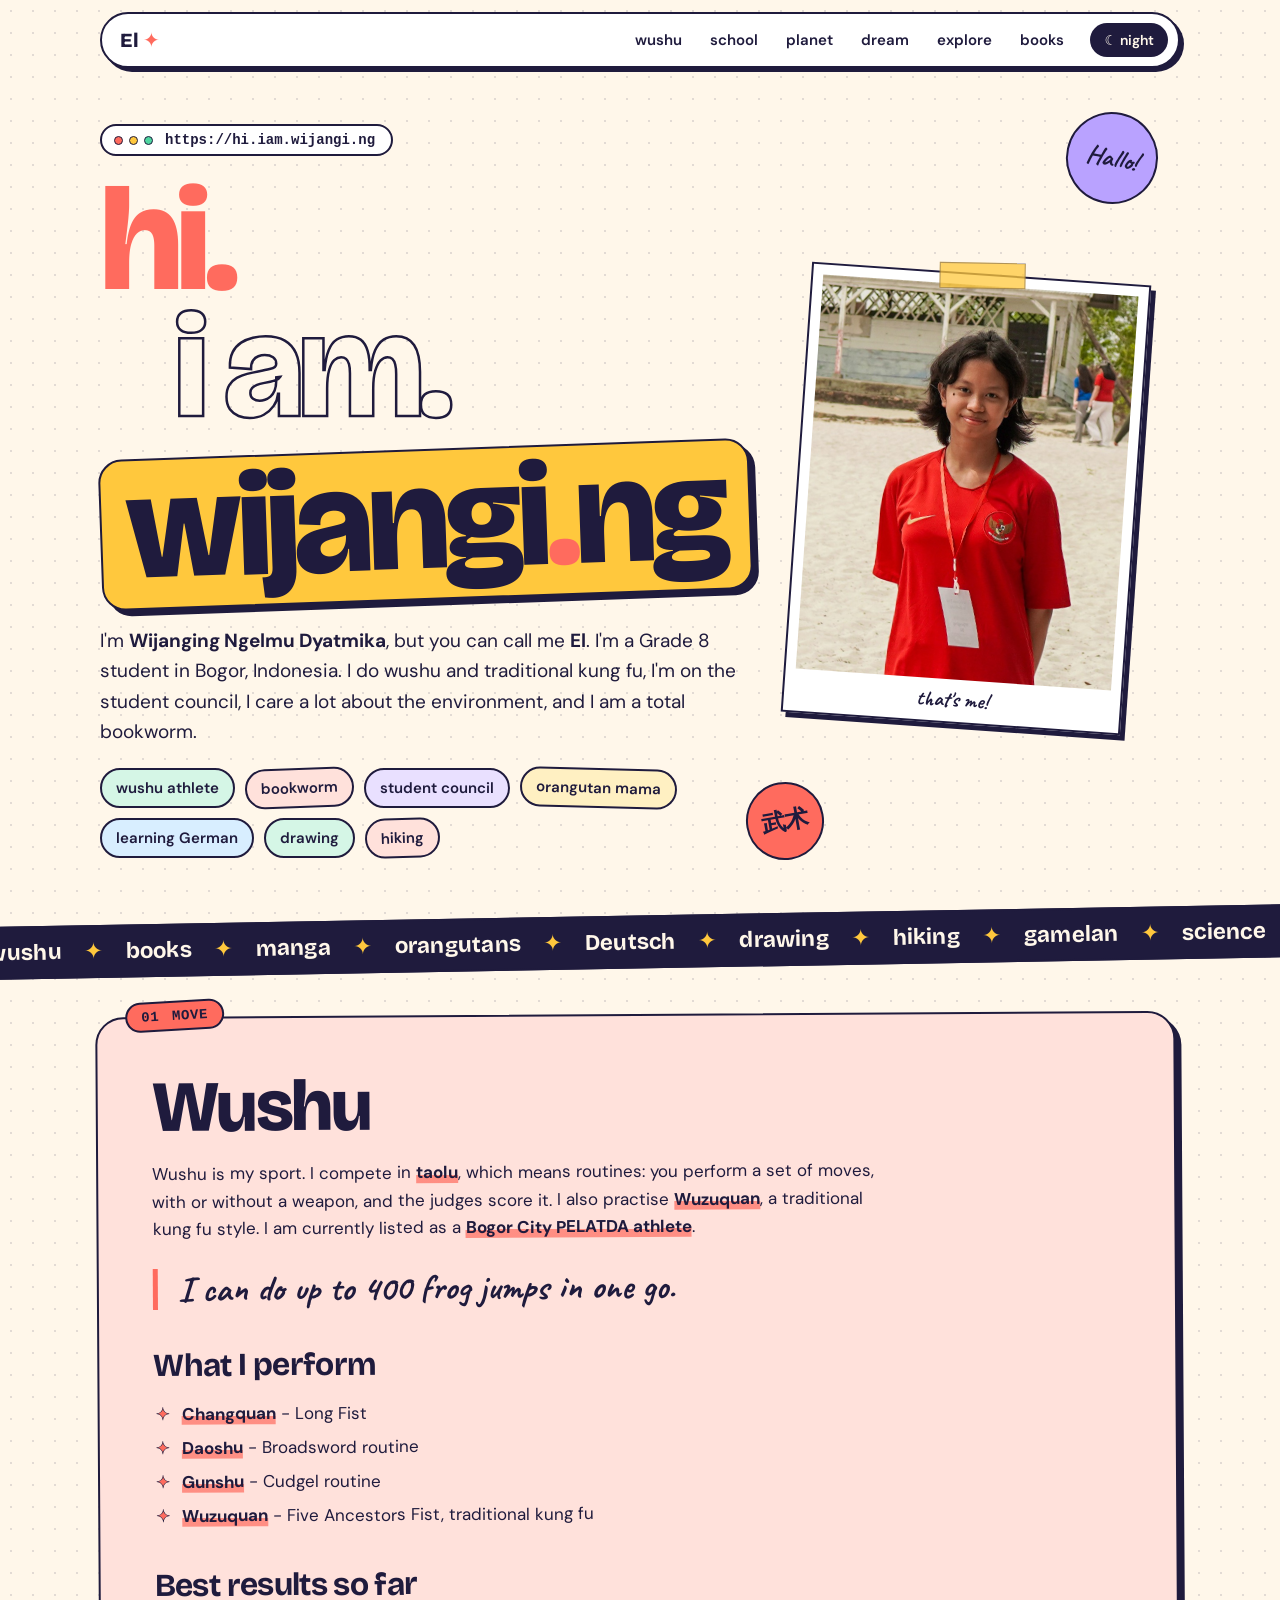
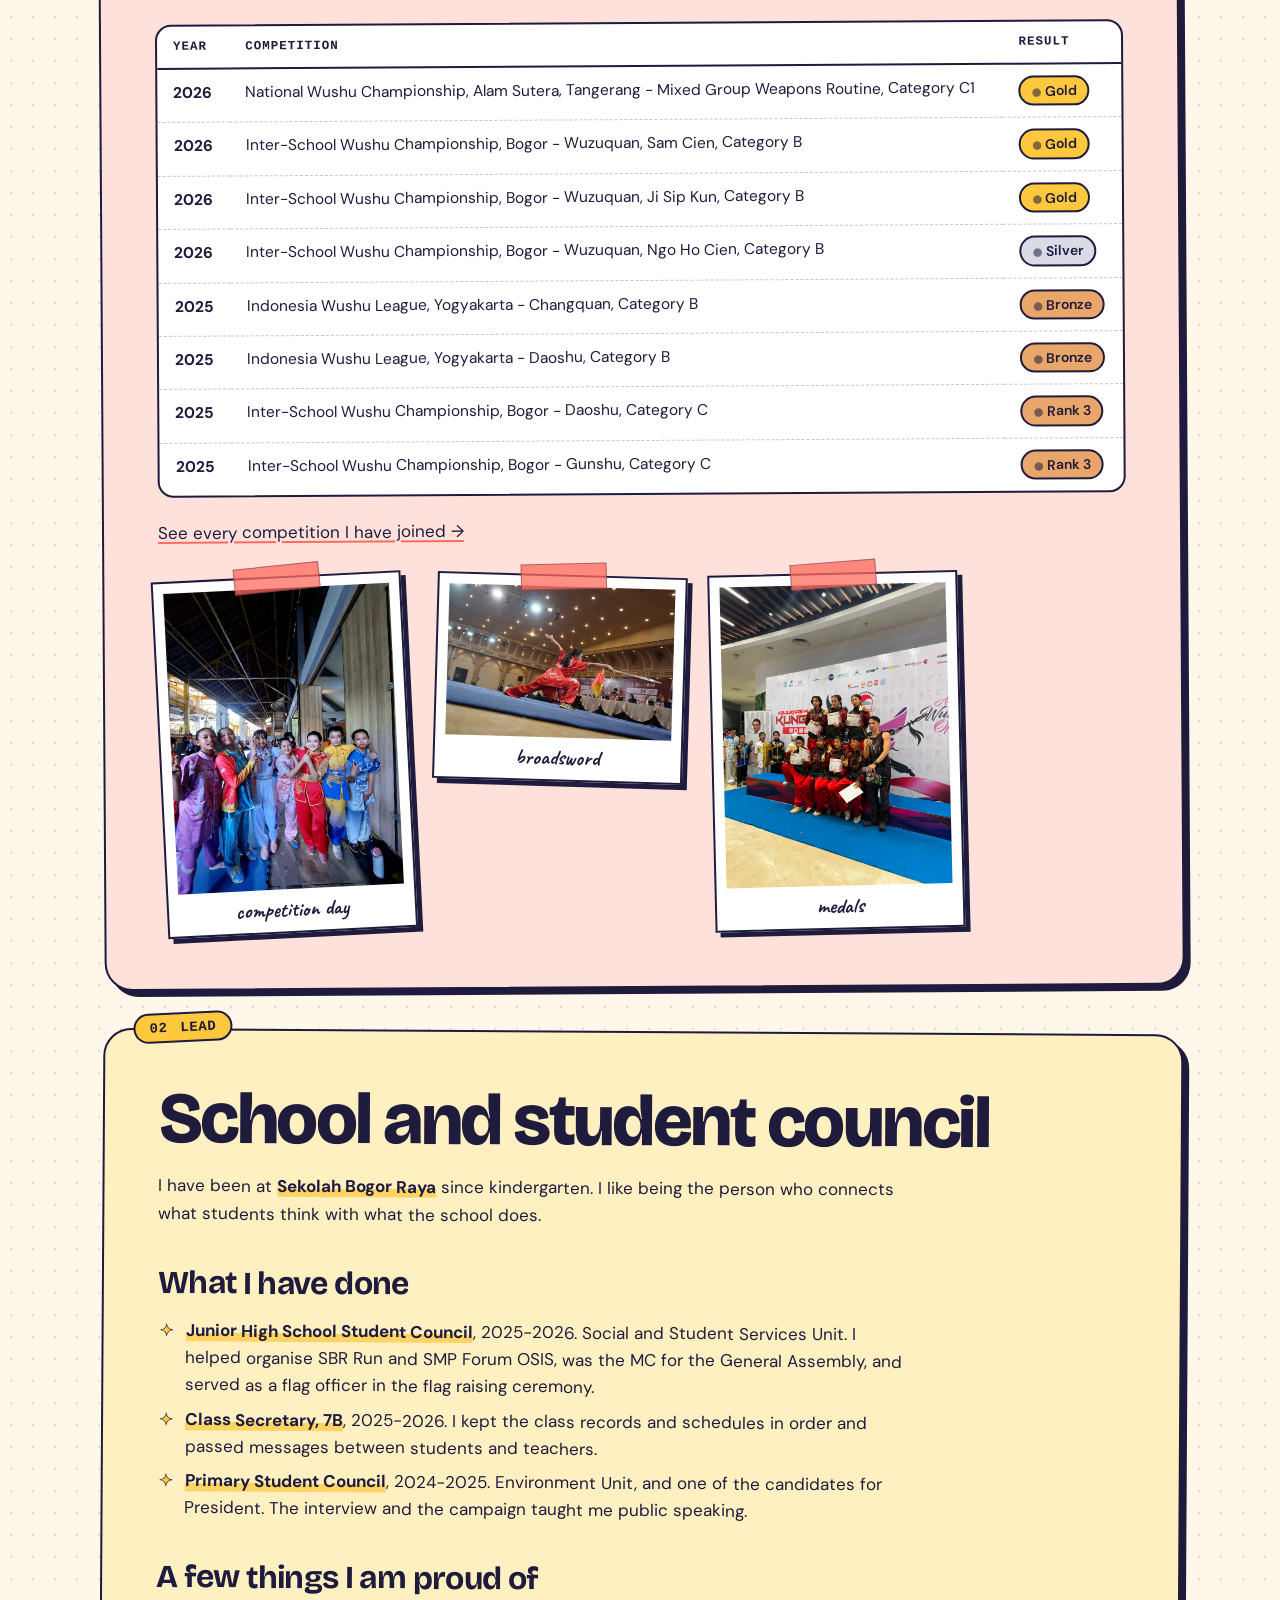
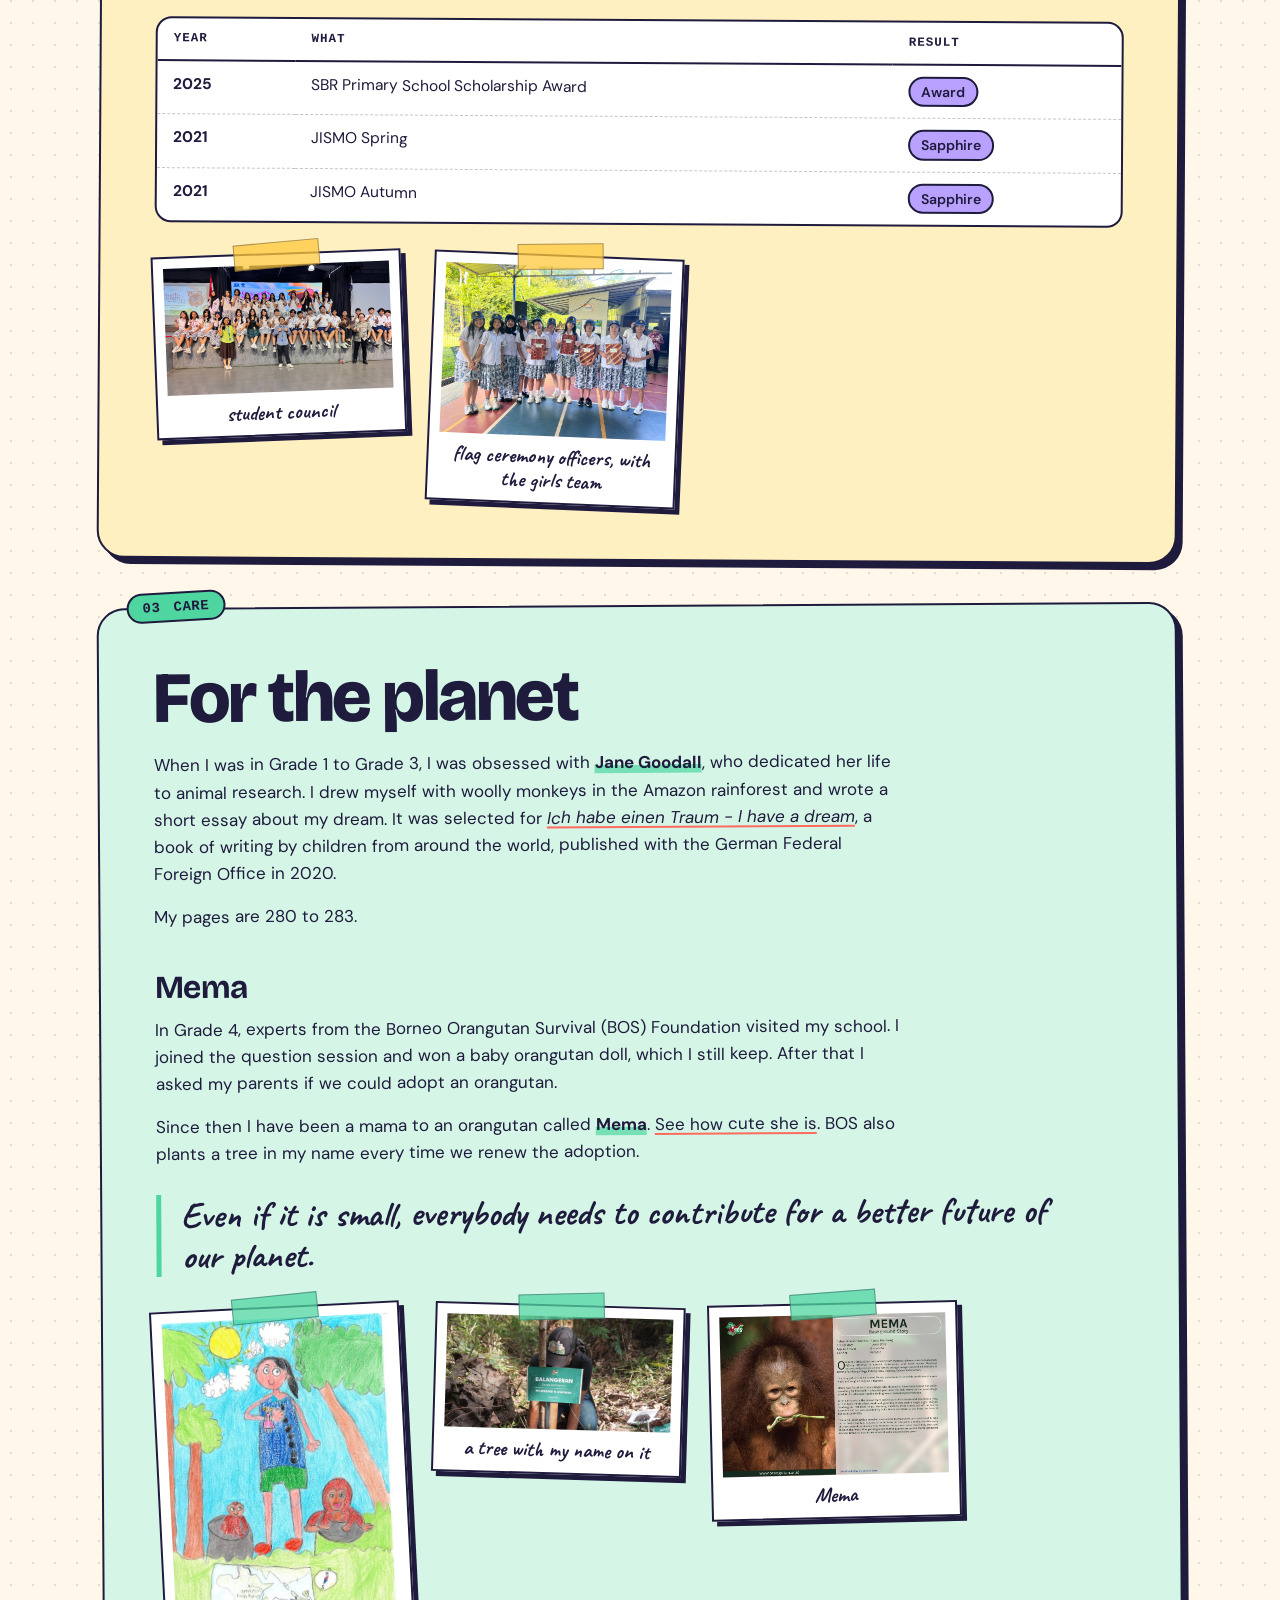
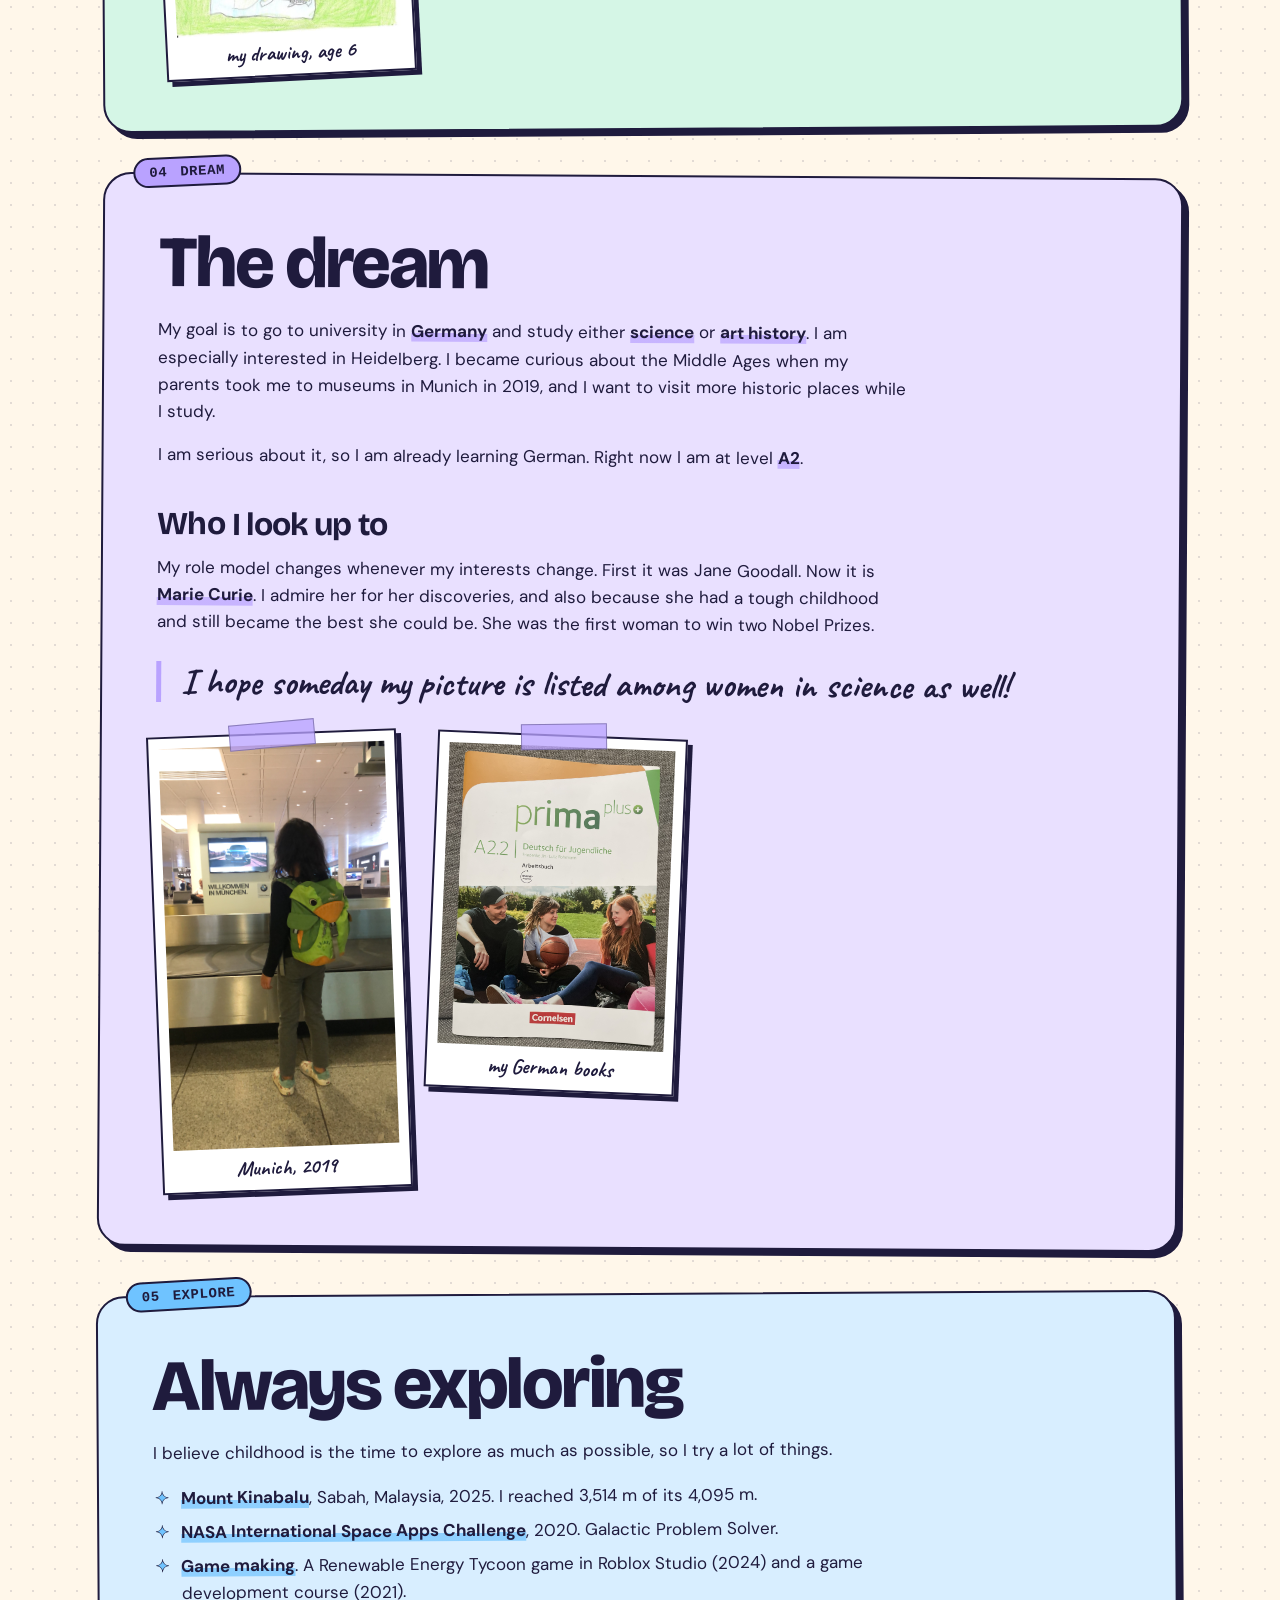
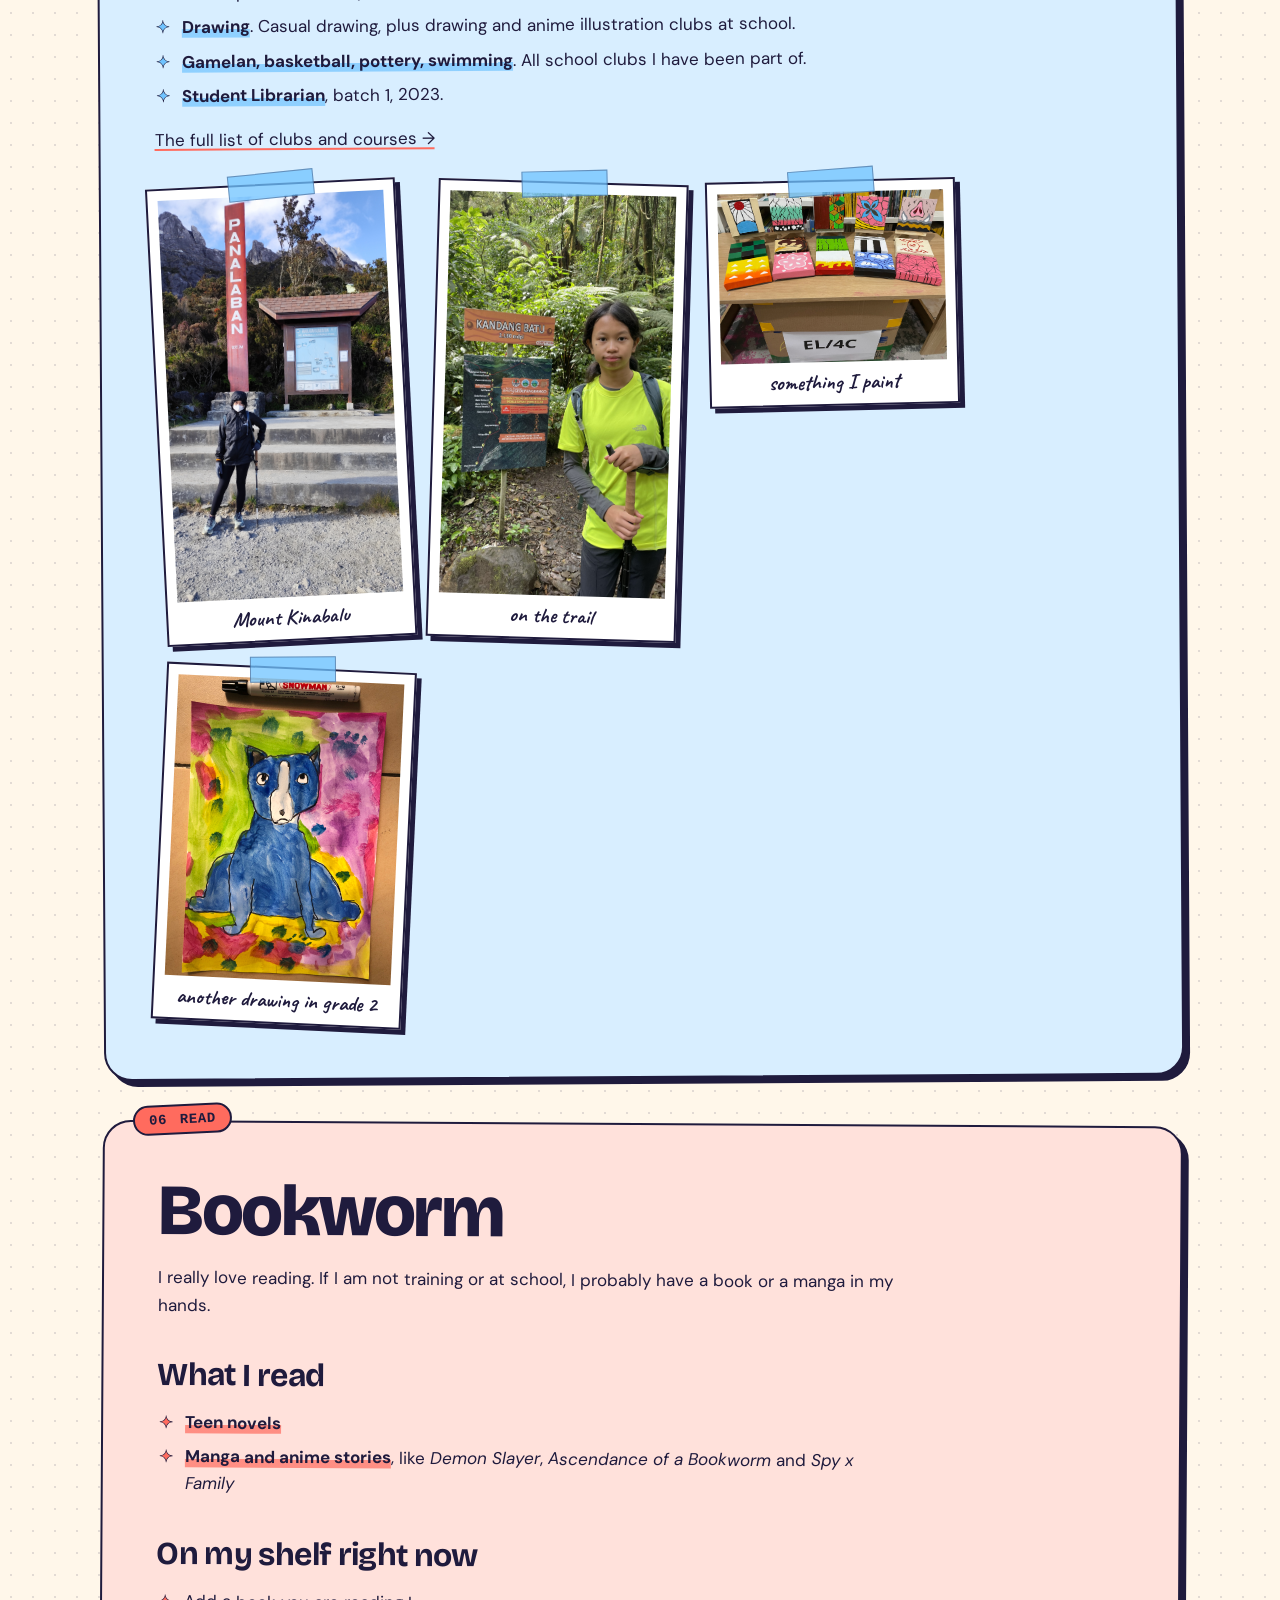
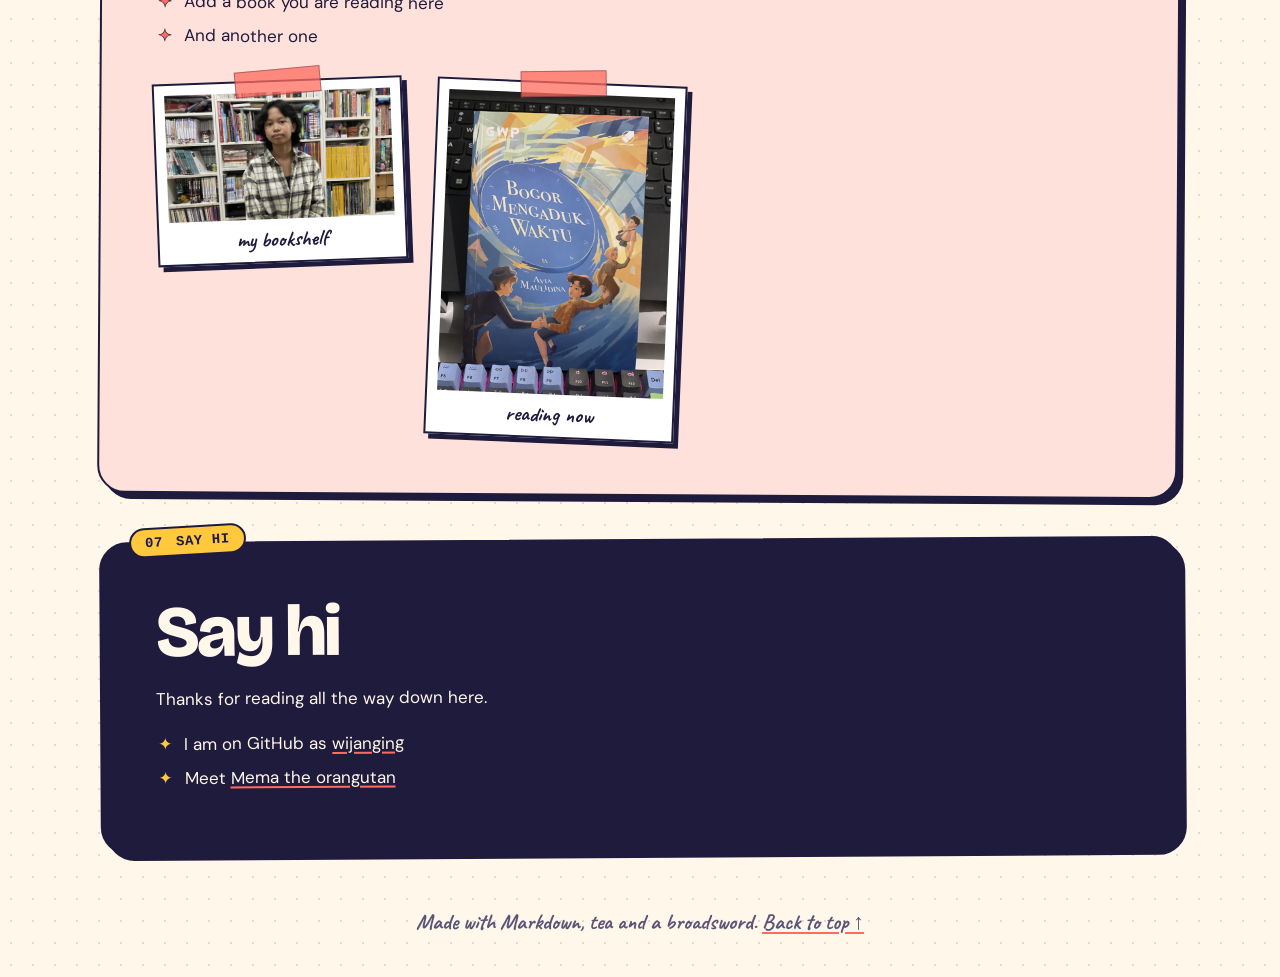
==== index.html @ a0da6a3a "Add html files" ====
<!doctype html>
<html lang="en">
<head>
<meta charset="utf-8">
<meta name="viewport" content="width=device-width, initial-scale=1">
<title>hi. i am. wijanging</title>
<meta name="description" content="Hi, I am Wijanging (El). Wushu athlete, student council member, orangutan mama, and future scientist or art historian.">
<meta property="og:title" content="hi. i am. wijanging">
<meta property="og:description" content="Wushu athlete, student council member, orangutan mama, and future scientist or art historian.">
<meta property="og:type" content="website">
<script>
  (function () {
    var t; try { t = localStorage.getItem('theme'); } catch (e) {}
    if (!t) t = matchMedia('(prefers-color-scheme: dark)').matches ? 'dark' : 'light';
    document.documentElement.setAttribute('data-theme', t);
  })();
</script>
<link rel="preconnect" href="https://fonts.googleapis.com">
<link rel="preconnect" href="https://fonts.gstatic.com" crossorigin>
<link href="https://fonts.googleapis.com/css2?family=Bricolage+Grotesque:opsz,wght@12..96,400..800&family=Caveat:wght@500;700&family=DM+Sans:ital,opsz,wght@0,9..40,400..700;1,9..40,400..700&display=swap" rel="stylesheet">
<link rel="stylesheet" href="assets/site.css">
</head>
<body>

<!--
  HOW THIS PAGE WORKS
  The words and photos are NOT in this file. They live in the "content" folder,
  one Markdown file per section. This file only decides the order and the colour.
  To add a section: copy one <section> block below and point data-md at a new .md file.
  Colours you can use: t-coral, t-sun, t-mint, t-lilac, t-sky
-->

<nav class="nav">
  <a class="me" href="#top">El <span>✦</span></a>
  <div class="links">
    <a href="#wushu">wushu</a>
    <a href="#school">school</a>
    <a href="#planet">planet</a>
    <a href="#dream">dream</a>
    <a href="#explore">explore</a>
    <a href="#books">books</a>
  </div>
  <button id="theme" type="button">☾ night</button>
</nav>

<header class="hero" id="top">
  <div class="hero-text">
    <p class="url"><span class="dot"></span><span class="dot"></span><span class="dot"></span>https://hi.iam.wijangi.ng</p>
    <h1>
      <span class="w1">hi.</span>
      <span class="w2">i am.</span>
      <span class="w3">wijangi<i>.</i>ng</span>
    </h1>
    <div class="intro" data-md="content/hello.md"></div>
  </div>
  <div class="hero-photo" data-md="content/hello-photo.md"></div>
  <span class="sticker s1">Hallo!</span>
  <span class="sticker s2">武术</span>
</header>

<div class="ticker" aria-hidden="true">
  <div class="track">
    <span>wushu</span><span>books</span><span>manga</span><span>orangutans</span><span>Deutsch</span><span>drawing</span><span>hiking</span><span>gamelan</span><span>science</span><span>art history</span>
    <span>wushu</span><span>books</span><span>manga</span><span>orangutans</span><span>Deutsch</span><span>drawing</span><span>hiking</span><span>gamelan</span><span>science</span><span>art history</span>
  </div>
</div>

<main>
  <section id="wushu" class="card t-coral">
    <p class="kicker">01 <b>move</b></p>
    <div class="md" data-md="content/wushu.md"></div>
  </section>

  <section id="school" class="card t-sun">
    <p class="kicker">02 <b>lead</b></p>
    <div class="md" data-md="content/school.md"></div>
  </section>

  <section id="planet" class="card t-mint">
    <p class="kicker">03 <b>care</b></p>
    <div class="md" data-md="content/planet.md"></div>
  </section>

  <section id="dream" class="card t-lilac">
    <p class="kicker">04 <b>dream</b></p>
    <div class="md" data-md="content/dream.md"></div>
  </section>

  <section id="explore" class="card t-sky">
    <p class="kicker">05 <b>explore</b></p>
    <div class="md" data-md="content/explore.md"></div>
  </section>

  <section id="books" class="card t-coral">
    <p class="kicker">06 <b>read</b></p>
    <div class="md" data-md="content/books.md"></div>
  </section>

  <section id="say-hi" class="card t-ink">
    <p class="kicker">07 <b>say hi</b></p>
    <div class="md" data-md="content/say-hi.md"></div>
  </section>
</main>

<footer class="foot">
  <p>Made with Markdown, tea and a broadsword. <a href="#top">Back to top ↑</a></p>
</footer>

<noscript><p class="oops">This page needs JavaScript to load its content.</p></noscript>
<script src="assets/marked.min.js"></script>
<script src="assets/site.js"></script>
</body>
</html>
---- assets/site.css ----
/* hi.iam.wijangi.ng - the look of the site.
   Colours are at the top. Change them here and the whole site follows. */

:root {
  --paper: #FFF7EA;
  --ink: #1F1B3D;
  --soft: #5A5578;
  --coral: #FF6B5E;
  --sun: #FFC83D;
  --mint: #4FD6A0;
  --lilac: #B9A2FF;
  --sky: #6FC3FF;

  --coral-bg: #FFE1DB;
  --sun-bg: #FFF0C2;
  --mint-bg: #D5F6E6;
  --lilac-bg: #E9E0FF;
  --sky-bg: #D8EEFF;
  --card: #FFFFFF;

  --display: "Bricolage Grotesque", "Arial Black", system-ui, sans-serif;
  --body: "DM Sans", system-ui, sans-serif;
  --hand: "Caveat", "Comic Sans MS", cursive;

  --edge: 2.5px solid var(--ink);
  --drop: 6px 6px 0 var(--ink);
}

:root[data-theme="dark"] {
  --paper: #15132B;
  --ink: #F6F0E4;
  --soft: #B4AECF;
  --coral-bg: #4A2230;
  --sun-bg: #453A17;
  --mint-bg: #173F36;
  --lilac-bg: #2F2759;
  --sky-bg: #17364F;
  --card: #1F1C3A;
  --drop: 6px 6px 0 #000;
}

* { box-sizing: border-box; }
html { scroll-behavior: smooth; scroll-padding-top: 84px; }
body {
  margin: 0;
  background: var(--paper);
  color: var(--ink);
  font: 400 17px/1.6 var(--body);
  background-image: radial-gradient(color-mix(in srgb, var(--ink) 13%, transparent) 1.2px, transparent 1.2px);
  background-size: 22px 22px;
  overflow-x: hidden;
}
img { max-width: 100%; height: auto; display: block; }
a { color: inherit; text-decoration-thickness: 2px; text-underline-offset: 3px; text-decoration-color: var(--coral); }
a:hover { background: var(--sun); color: #1F1B3D; text-decoration-color: transparent; }
code { font-size: .85em; }

/* ---------- nav ---------- */
.nav {
  position: sticky; top: 12px; z-index: 20;
  display: flex; align-items: center; gap: 14px;
  width: min(1080px, calc(100% - 32px)); margin: 12px auto 0;
  padding: 8px 10px 8px 18px;
  background: var(--card); border: var(--edge); border-radius: 999px; box-shadow: 4px 4px 0 var(--ink);
}
:root[data-theme="dark"] .nav { box-shadow: 4px 4px 0 #000; }
.nav a { text-decoration: none; }
.nav .me { font: 800 20px/1 var(--display); }
.nav .me span { color: var(--coral); }
.nav .links { display: flex; gap: 4px; margin-left: auto; overflow-x: auto; scrollbar-width: none; }
.nav .links::-webkit-scrollbar { display: none; }
.nav .links a { padding: 6px 12px; border-radius: 999px; font-weight: 600; font-size: 15px; white-space: nowrap; }
#theme {
  font: 600 14px/1 var(--body); color: var(--paper); background: var(--ink);
  border: 0; border-radius: 999px; padding: 10px 14px; cursor: pointer; white-space: nowrap;
}
#theme:hover { background: var(--coral); color: #1F1B3D; }

/* ---------- hero ---------- */
.hero {
  position: relative;
  width: min(1080px, calc(100% - 32px)); margin: 0 auto;
  padding: 56px 0 48px;
  display: grid; grid-template-columns: 1.35fr .9fr; gap: 40px; align-items: center;
}
.url {
  display: inline-flex; align-items: center; gap: 6px; margin: 0 0 22px;
  padding: 7px 16px 7px 12px; background: var(--card); border: var(--edge); border-radius: 999px;
  font: 600 14px/1 ui-monospace, "Cascadia Code", Consolas, monospace;
}
.url .dot { width: 9px; height: 9px; border-radius: 50%; background: var(--coral); border: 1.5px solid var(--ink); }
.url .dot:nth-child(2) { background: var(--sun); }
.url .dot:nth-child(3) { background: var(--mint); margin-right: 6px; }

.hero h1 { margin: 0 0 26px; font: 800 clamp(58px, 11.5vw, 148px)/.86 var(--display); letter-spacing: -.045em; }
.hero h1 span { display: block; width: fit-content; }
.hero .w1 { color: var(--coral); }
.hero .w2 { margin-left: .5em; -webkit-text-stroke: 2.5px var(--ink); color: transparent; }
.hero .w3 { background: var(--sun); color: #1F1B3D; padding: .04em .16em .1em; border: var(--edge); border-radius: .16em; box-shadow: var(--drop); transform: rotate(-2deg); margin-top: .12em; }
.hero .w3 i { font-style: normal; color: var(--coral); }

.intro { max-width: 34em; font-size: 19px; }
.intro p { margin: 0 0 16px; }
.intro ul { list-style: none; padding: 0; margin: 20px 0 0; display: flex; flex-wrap: wrap; gap: 10px; }
.intro li {
  padding: 6px 14px; border: var(--edge); border-radius: 999px; font-weight: 600; font-size: 15px;
  background: var(--mint-bg);
}
.intro li:nth-child(5n+2) { background: var(--coral-bg); transform: rotate(-2deg); }
.intro li:nth-child(5n+3) { background: var(--lilac-bg); }
.intro li:nth-child(5n+4) { background: var(--sun-bg); transform: rotate(1.5deg); }
.intro li:nth-child(5n+5) { background: var(--sky-bg); }

.hero-photo .polaroid { width: min(340px, 100%); margin: 0 auto; transform: rotate(4deg); }
.hero-photo .ph { aspect-ratio: 4 / 5; }
.hero-photo img { aspect-ratio: 4 / 5; object-fit: cover; width: 100%; }
.hero-photo p { margin: 0; }

.sticker {
  position: absolute; display: grid; place-items: center;
  font: 700 26px/1 var(--hand); color: #1F1B3D;
  border: var(--edge); border-color: #1F1B3D; border-radius: 50%;
}
.s1 { width: 92px; height: 92px; background: var(--lilac); right: 2%; top: 44px; transform: rotate(12deg); }
.s2 { width: 78px; height: 78px; background: var(--coral); right: 33%; bottom: 46px; transform: rotate(-10deg); font: 800 24px/1 var(--display); }
.sticker:hover { animation: wiggle .5s ease-in-out; }
@keyframes wiggle { 25% { rotate: 8deg; } 75% { rotate: -8deg; } }

/* ---------- ticker ---------- */
.ticker { border-block: var(--edge); background: var(--ink); color: var(--paper); overflow: hidden; transform: rotate(-1deg) scale(1.02); margin: 10px 0 46px; }
.track { display: flex; width: max-content; animation: slide 30s linear infinite; }
.track span { font: 700 22px/1 var(--display); padding: 13px 0; white-space: nowrap; }
.track span::after { content: "✦"; color: var(--sun); margin: 0 22px; }
@keyframes slide { to { transform: translateX(-50%); } }

/* ---------- cards (one per section) ---------- */
main { width: min(1080px, calc(100% - 32px)); margin: 0 auto; display: grid; gap: 44px; }
main.solo { margin-top: 44px; }
.card {
  position: relative; background: var(--tint, var(--card));
  border: var(--edge); border-radius: 28px; box-shadow: var(--drop);
  padding: clamp(24px, 5vw, 54px);
}
.card:nth-of-type(odd) { transform: rotate(-.35deg); }
.card:nth-of-type(even) { transform: rotate(.35deg); }
.solo .card { transform: none; }
.t-coral { --tint: var(--coral-bg); --pop: var(--coral); }
.t-sun   { --tint: var(--sun-bg);   --pop: var(--sun); }
.t-mint  { --tint: var(--mint-bg);  --pop: var(--mint); }
.t-lilac { --tint: var(--lilac-bg); --pop: var(--lilac); }
.t-sky   { --tint: var(--sky-bg);   --pop: var(--sky); }
.t-paper { --tint: var(--card);     --pop: var(--sun); }
.t-ink   { --tint: #1F1B3D; --pop: var(--sun); color: #FFF7EA; --soft: #C9C3E6; }
:root[data-theme="dark"] .t-ink { --tint: #0B0A1A; }

.kicker {
  position: absolute; top: -18px; left: 28px; margin: 0;
  padding: 6px 14px; background: var(--pop); color: #1F1B3D;
  border: 2.5px solid #1F1B3D; border-radius: 999px;
  font: 600 14px/1 ui-monospace, Consolas, monospace; letter-spacing: .04em; transform: rotate(-3deg);
}
.kicker b { font-weight: 800; text-transform: uppercase; margin-left: 4px; }

/* ---------- markdown content ---------- */
.md { min-height: 80px; }
.md > :first-child { margin-top: 0; }
.md > :last-child { margin-bottom: 0; }
.md h1 { font: 800 clamp(38px, 6.4vw, 72px)/.95 var(--display); letter-spacing: -.035em; margin: 6px 0 20px; }
.md h2 { font: 700 clamp(24px, 3.2vw, 32px)/1.1 var(--display); letter-spacing: -.02em; margin: 38px 0 12px; }
.md h3 { font: 700 20px/1.2 var(--display); margin: 28px 0 8px; }
.md p, .md ul, .md ol { max-width: 44em; }
.md p { margin: 0 0 16px; }
.md strong { font-weight: 700; background: linear-gradient(transparent 62%, color-mix(in srgb, var(--pop) 70%, transparent) 62%); }
.md ul { padding-left: 0; list-style: none; }
.md ul li { position: relative; padding-left: 28px; margin-bottom: 7px; }
.md ul li::before { content: "✦"; position: absolute; left: 2px; color: var(--pop); -webkit-text-stroke: .6px var(--ink); }
.t-ink .md ul li::before { -webkit-text-stroke: 0; }
.md blockquote {
  margin: 26px 0; padding: 0 0 0 20px; border-left: 5px solid var(--pop);
  font: 700 clamp(26px, 3.6vw, 36px)/1.15 var(--hand); max-width: 26em;
}
.md blockquote p { margin: 0; max-width: none; }
.md hr { border: 0; border-top: 2.5px dashed var(--ink); margin: 34px 0; opacity: .5; }

/* tables */
.table-wrap { overflow-x: auto; margin: 22px 0; border: var(--edge); border-radius: 16px; background: var(--card); color: var(--ink); }
:root[data-theme="dark"] .t-ink .table-wrap, .t-ink .table-wrap { color: var(--ink); }
table { border-collapse: collapse; width: 100%; font-size: 15.5px; }
th { text-align: left; font: 700 12.5px/1 ui-monospace, Consolas, monospace; text-transform: uppercase; letter-spacing: .08em; padding: 14px 16px; border-bottom: var(--edge); }
td { padding: 11px 16px; vertical-align: top; border-bottom: 1.5px dashed color-mix(in srgb, var(--ink) 25%, transparent); }
tr:last-child td { border-bottom: 0; }
td:first-child { font-weight: 700; white-space: nowrap; }
td:last-child { white-space: nowrap; }
.result { display: inline-block; padding: 2px 11px; border-radius: 999px; font-weight: 600; font-size: 14px; border: 2px solid transparent; }
.result.gold, .result.silver, .result.bronze, .result.star { border-color: #1F1B3D; color: #1F1B3D; white-space: nowrap; }
.result.gold { background: #FFC83D; }
.result.silver { background: #D9DCE6; }
.result.bronze { background: #E9A66B; }
.result.star { background: #B9A2FF; }
.result.gold::before, .result.silver::before, .result.bronze::before { content: "● "; font-size: .8em; opacity: .55; }

/* photos */
.photos { display: flex; flex-wrap: wrap; gap: 26px; margin: 30px 0 14px; align-items: flex-start; }
.polaroid {
  position: relative; margin: 0; padding: 10px 10px 6px; width: 250px; max-width: 100%;
  background: #FFFFFF; color: #1F1B3D; border: 2.5px solid #1F1B3D; box-shadow: 5px 5px 0 #1F1B3D;
  transition: transform .2s;
}
:root[data-theme="dark"] .polaroid { box-shadow: 5px 5px 0 #000; }
.polaroid::before {
  content: ""; position: absolute; top: -13px; left: 50%; width: 84px; height: 24px; margin-left: -42px;
  background: color-mix(in srgb, var(--pop, #FFC83D) 75%, transparent); border: 1.5px solid rgba(31, 27, 61, .35); transform: rotate(-3deg);
}
.polaroid img { width: 100%; }
.polaroid figcaption { font: 700 21px/1.15 var(--hand); text-align: center; padding: 8px 4px 4px; min-height: 36px; }
.tilt0 { transform: rotate(-2.5deg); } .tilt1 { transform: rotate(2deg); } .tilt2 { transform: rotate(-1deg); } .tilt3 { transform: rotate(3deg); }
.photos .polaroid:hover { transform: rotate(0) scale(1.04); z-index: 2; }
.ph {
  aspect-ratio: 1; display: flex; flex-direction: column; align-items: center; justify-content: center; gap: 4px; text-align: center; padding: 10px;
  border: 2px dashed #8C87A8; color: #5A5578;
  background: repeating-linear-gradient(45deg, #F5F2FF 0 12px, #FFFFFF 12px 24px);
}
.ph-plus { font: 800 40px/1 var(--display); color: #B9A2FF; }
.ph-t { font: 700 20px/1 var(--hand); }
.ph code { font-size: 11.5px; word-break: break-all; }

/* big photo when you click one */
.polaroid img { cursor: zoom-in; }
.polaroid img:focus-visible { outline: 3px solid var(--coral); outline-offset: 2px; }
.lightbox {
  position: fixed; inset: 0; z-index: 100; display: grid; place-items: center; padding: 20px;
  background: rgba(21, 19, 43, .86); cursor: zoom-out;
}
.lightbox[hidden] { display: none; }
.lightbox figure {
  margin: 0; padding: 12px 12px 6px; background: #FFFFFF; color: #1F1B3D;
  border: 2.5px solid #1F1B3D; box-shadow: 8px 8px 0 #000; transform: rotate(-1deg);
  animation: pop .18s ease-out;
}
.lightbox img { max-width: min(92vw, 1100px); max-height: calc(100vh - 150px); width: auto; height: auto; }
.lightbox figcaption { font: 700 26px/1.2 var(--hand); text-align: center; padding: 8px 4px 4px; }
.lb-close {
  position: absolute; top: 14px; right: 16px; width: 46px; height: 46px; border-radius: 50%;
  background: var(--sun); color: #1F1B3D; border: 2.5px solid #1F1B3D; font: 800 26px/1 var(--display); cursor: pointer;
}
.lb-close:hover { background: var(--coral); }
body.lb-open { overflow: hidden; }
@keyframes pop { from { opacity: 0; scale: .92; } }
@media (prefers-reduced-motion: reduce) { .lightbox figure { animation: none; } }

.oops {padding: 14px 18px; border: 2px dashed var(--coral); border-radius: 12px; }

/* ---------- footer ---------- */
.foot { width: min(1080px, calc(100% - 32px)); margin: 56px auto 40px; text-align: center; font: 700 22px/1.3 var(--hand); color: var(--soft); }

/* ---------- small screens ---------- */
@media (max-width: 820px) {
  .hero { grid-template-columns: 1fr; padding-top: 40px; gap: 34px; }
  .hero-photo .polaroid { width: min(280px, 82%); }
  .s1 { top: auto; bottom: 300px; right: 0; width: 76px; height: 76px; font-size: 22px; }
  .s2 { right: auto; left: 0; bottom: 20px; width: 64px; height: 64px; font-size: 20px; }
  .nav .links a { padding: 6px 9px; font-size: 14px; }
  .polaroid { width: calc(50% - 13px); }
  .polaroid figcaption { font-size: 18px; }
  td:last-child { white-space: normal; }
}
@media (max-width: 480px) {
  body { font-size: 16px; }
  .nav { gap: 8px; padding-left: 14px; }
  .intro { font-size: 17px; }
  .hero .w2 { -webkit-text-stroke-width: 2px; }
  th, td { padding: 10px 11px; }
}

@media (prefers-reduced-motion: reduce) {
  html { scroll-behavior: auto; }
  .track { animation: none; }
  .sticker:hover { animation: none; }
}
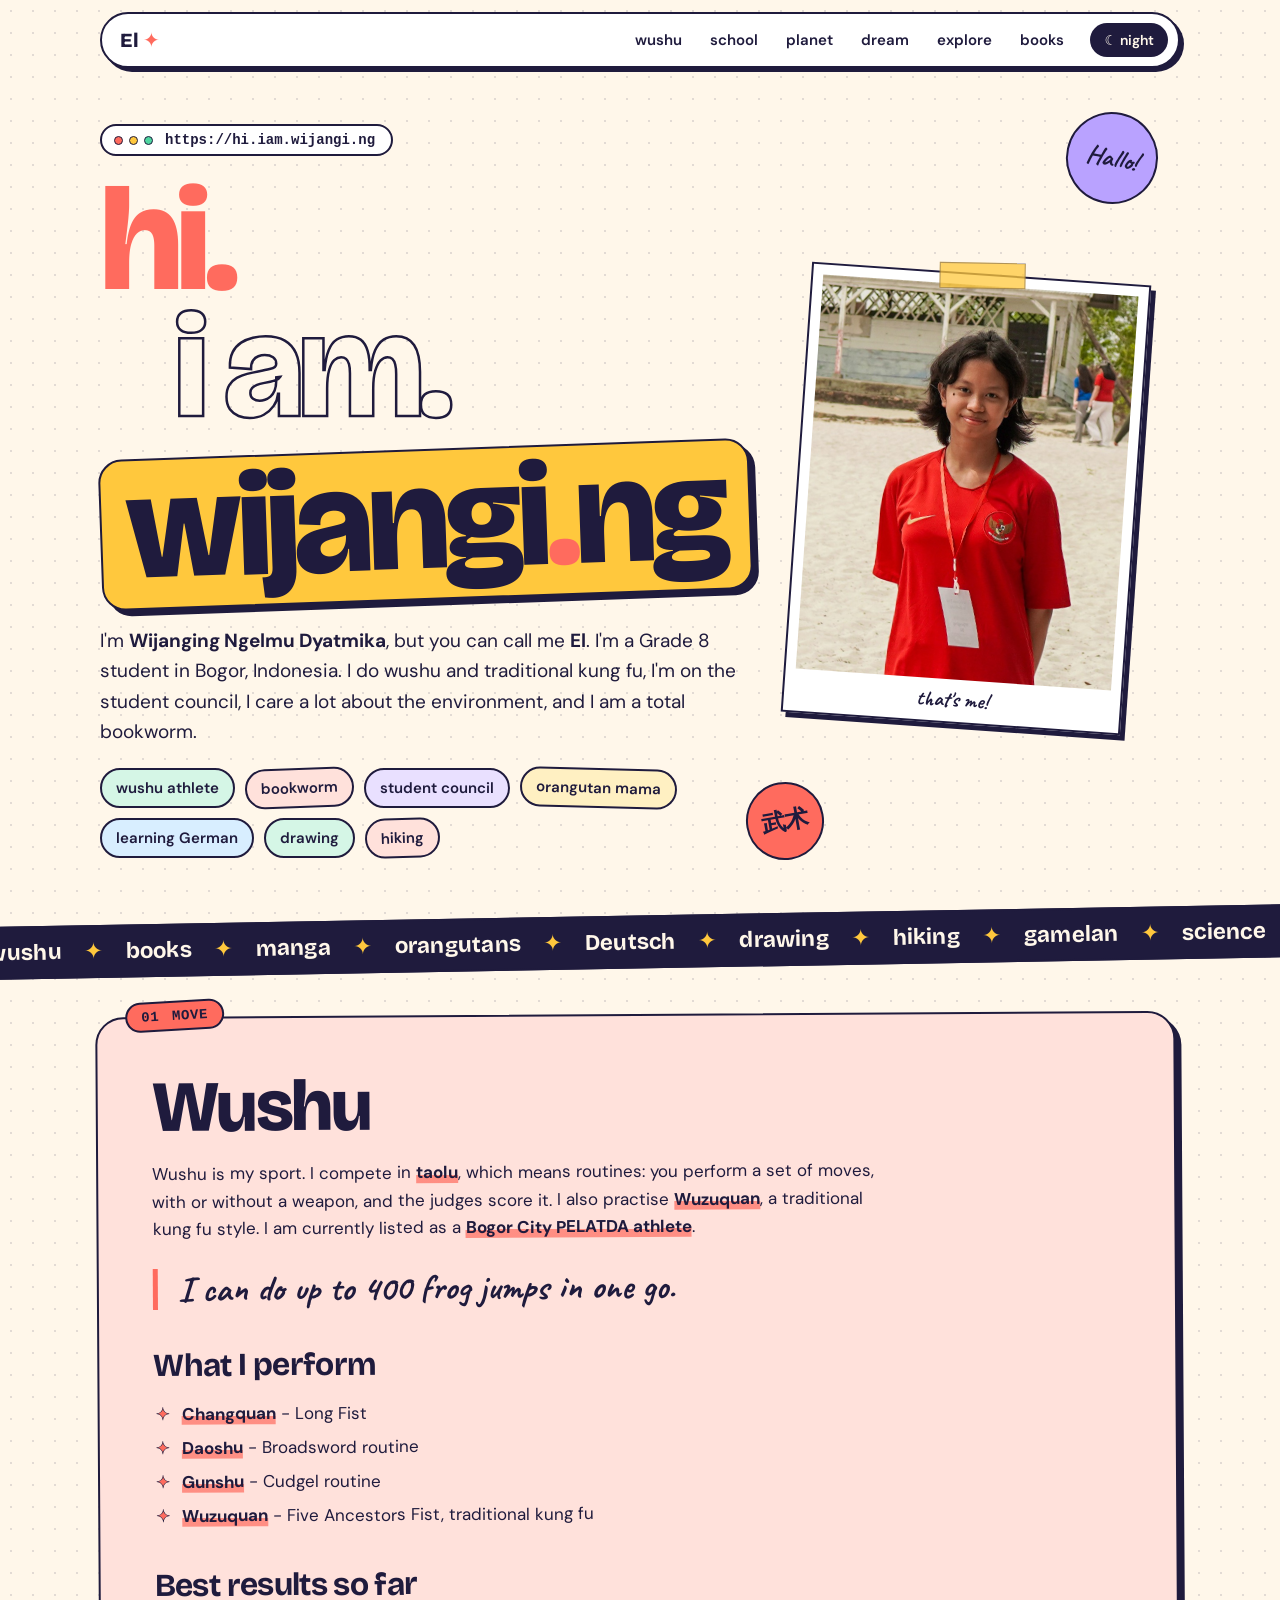
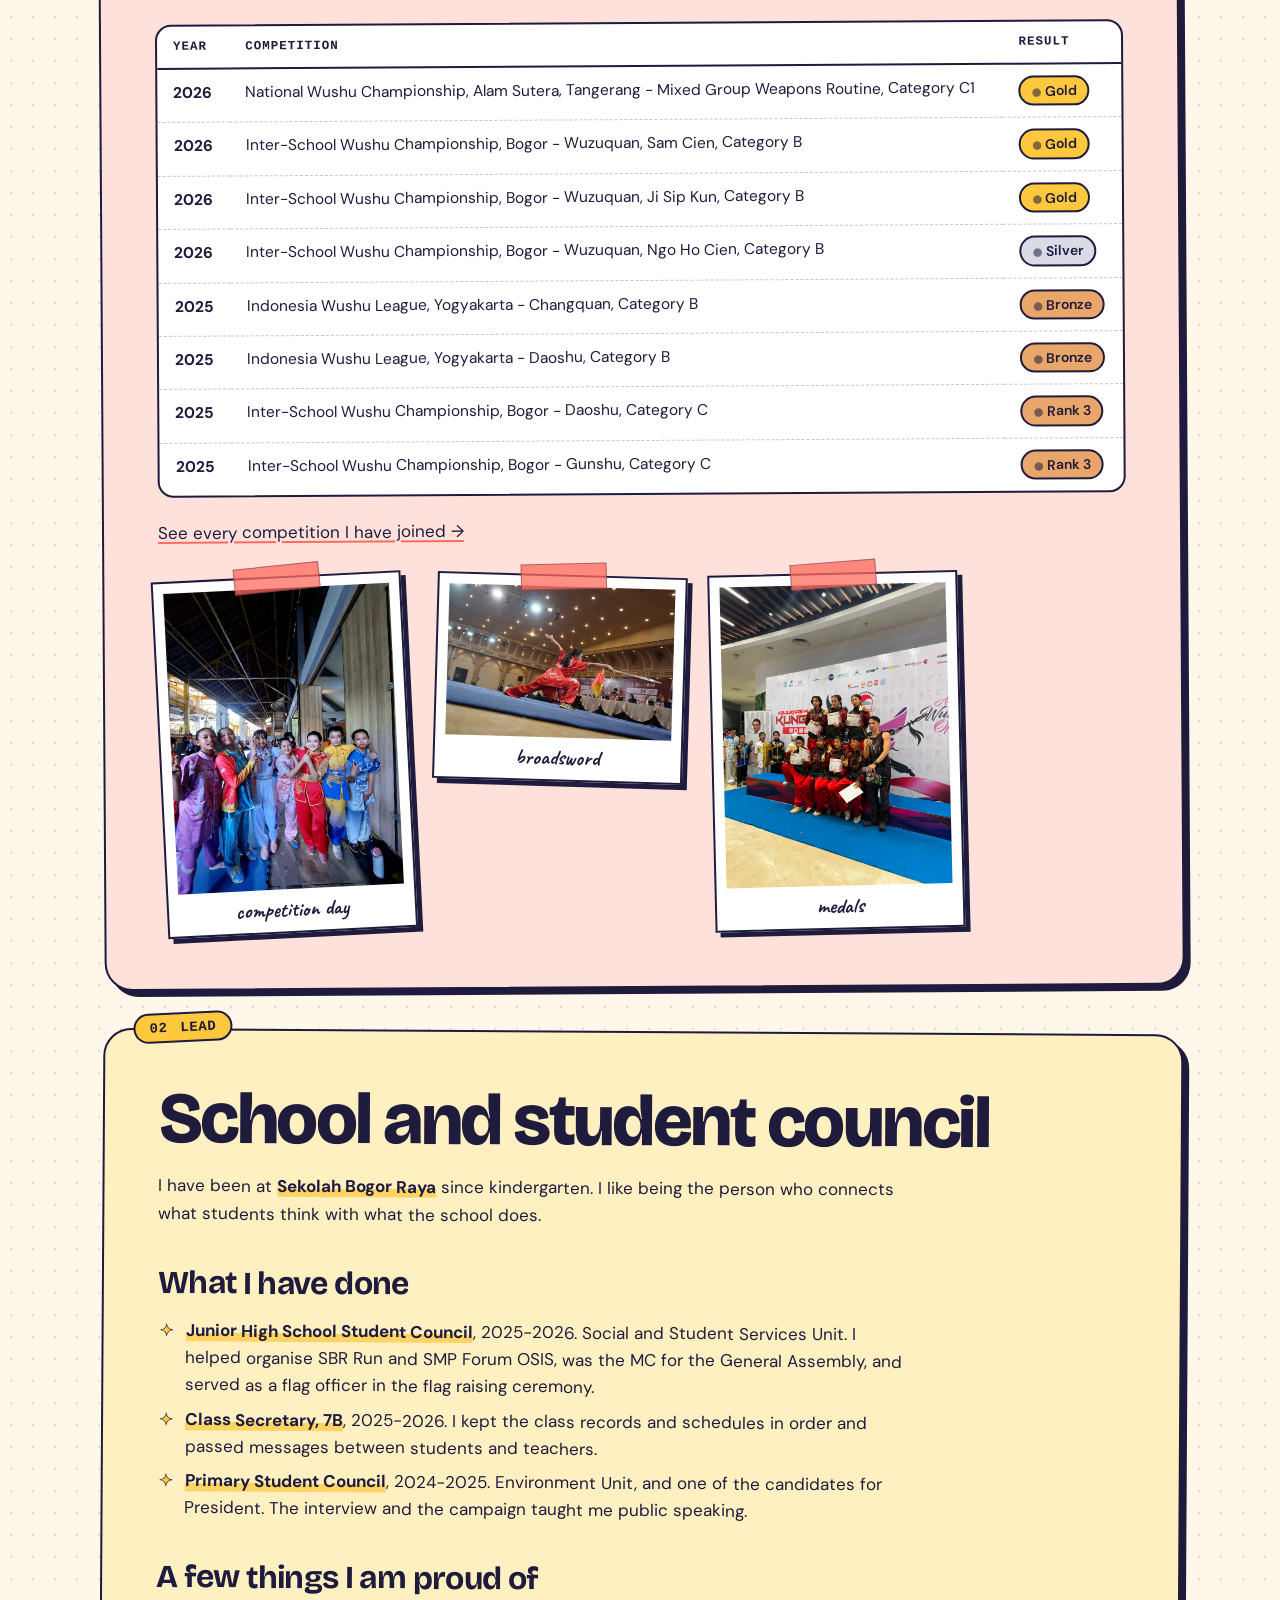
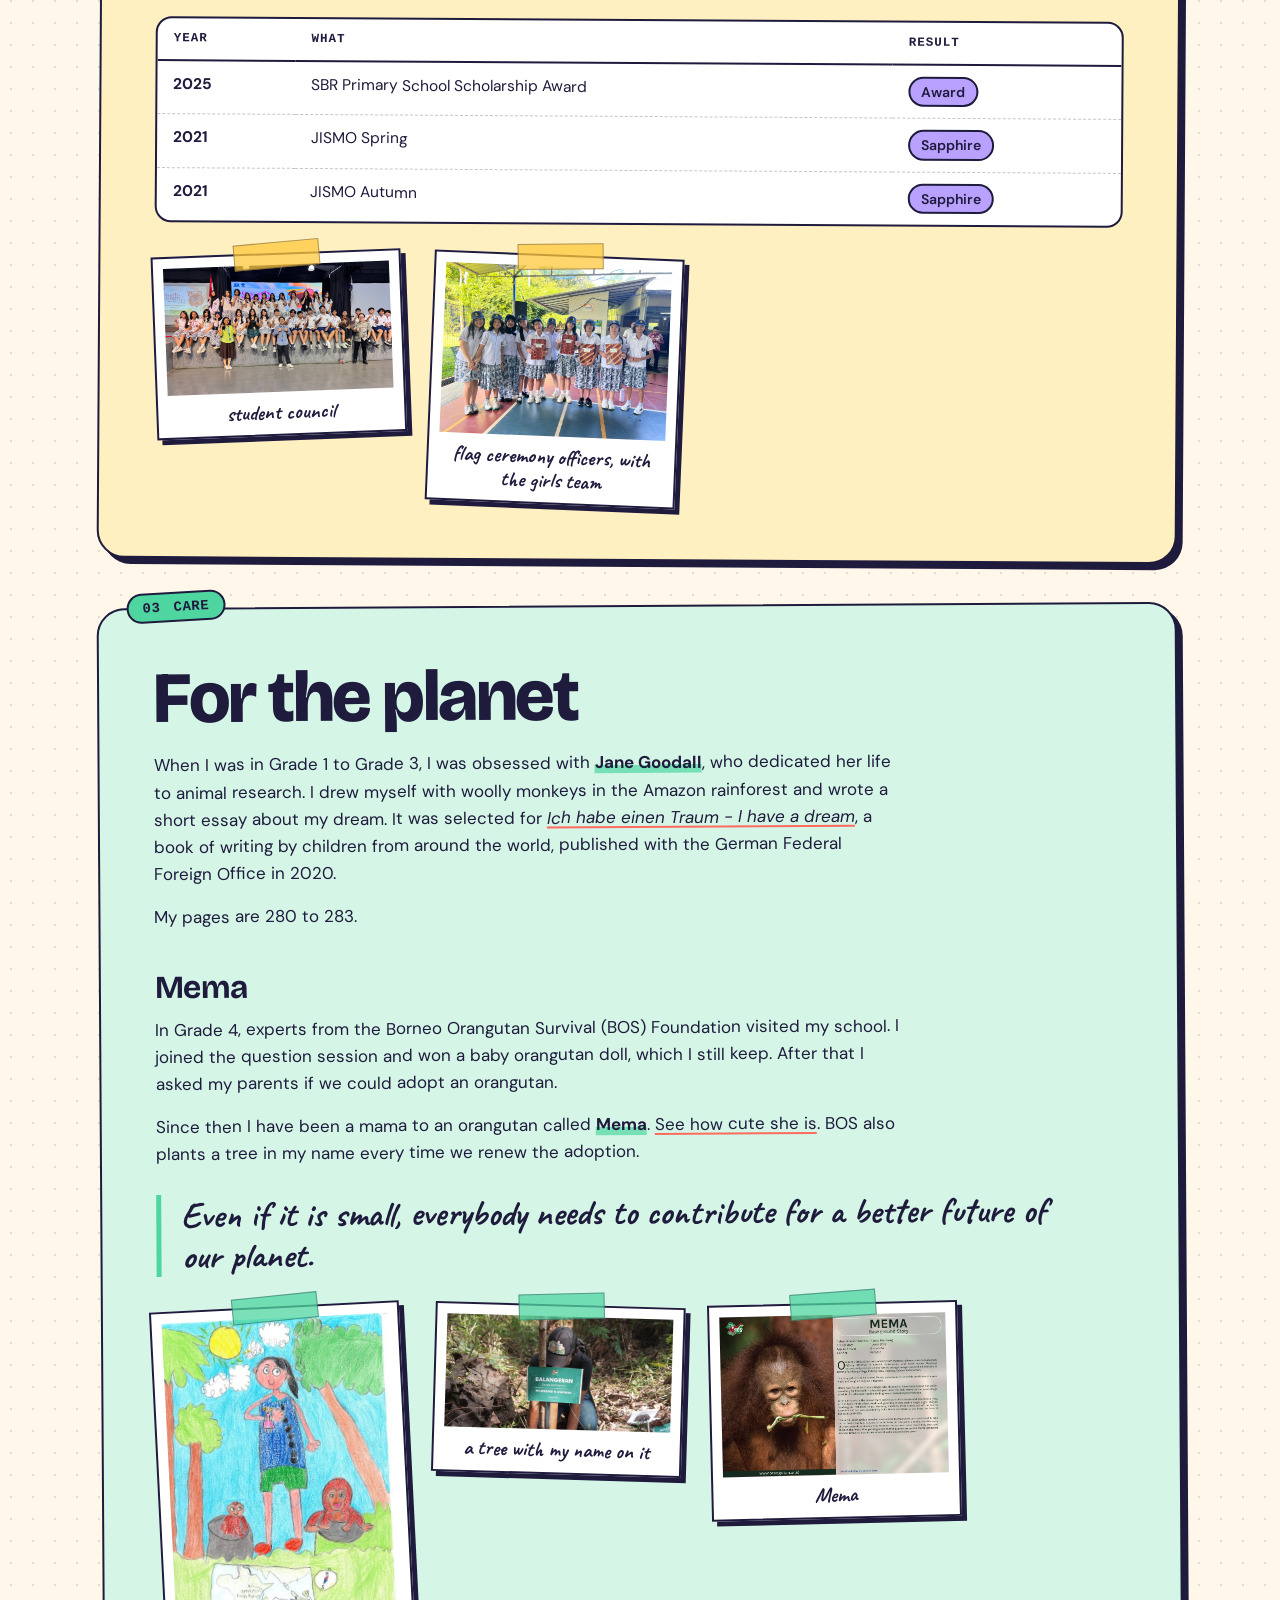
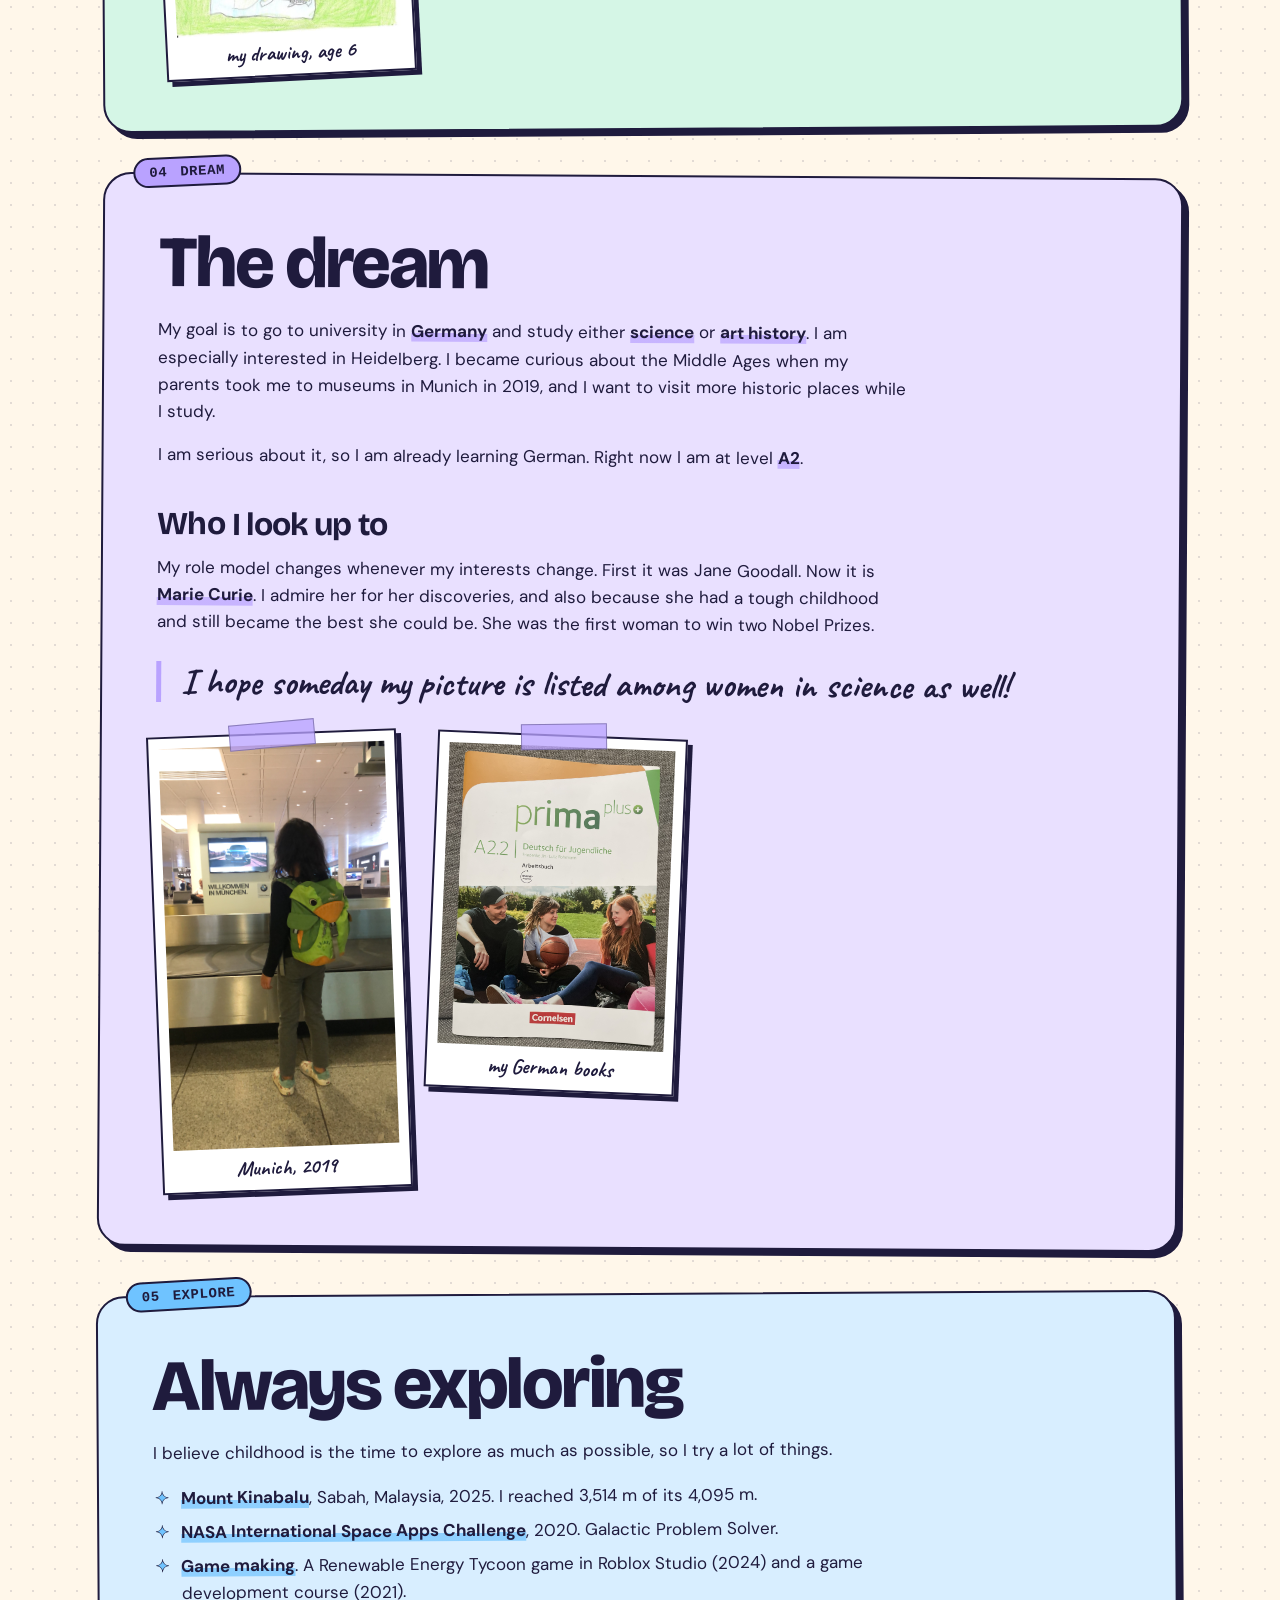
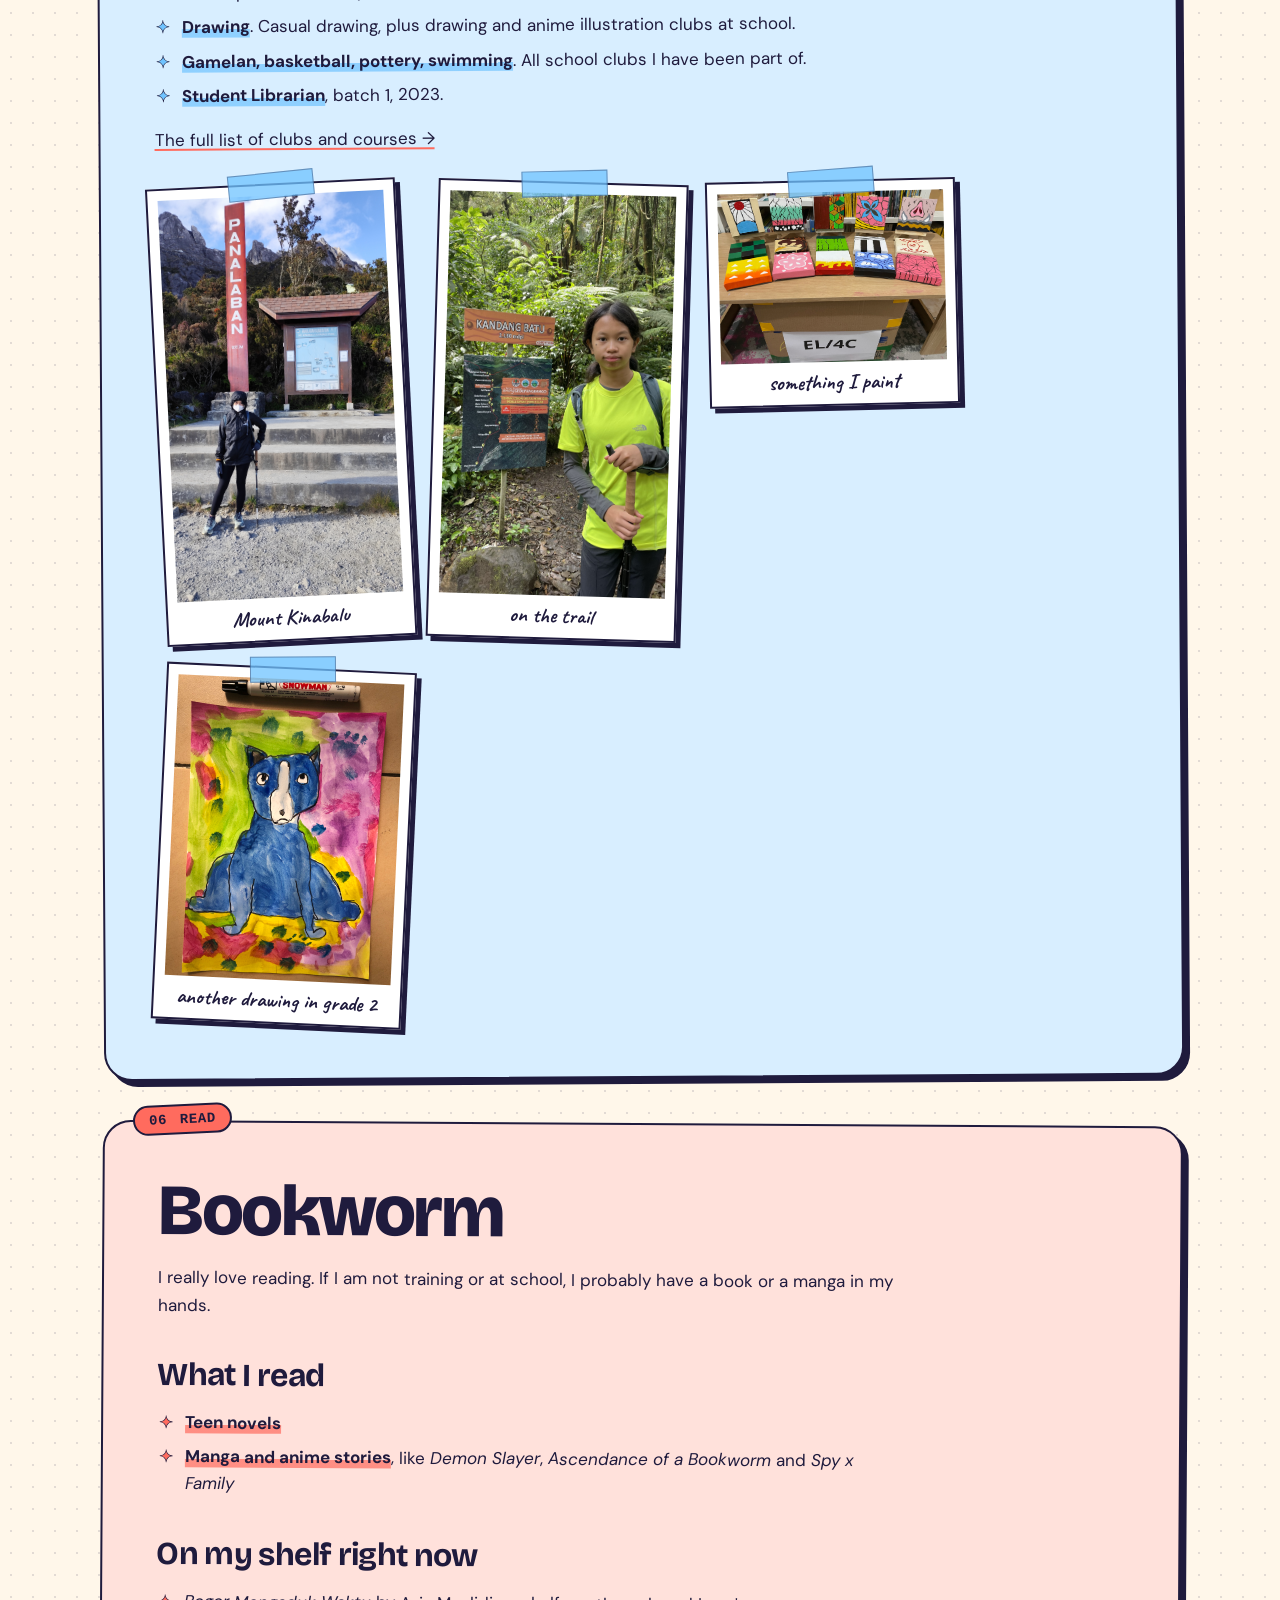
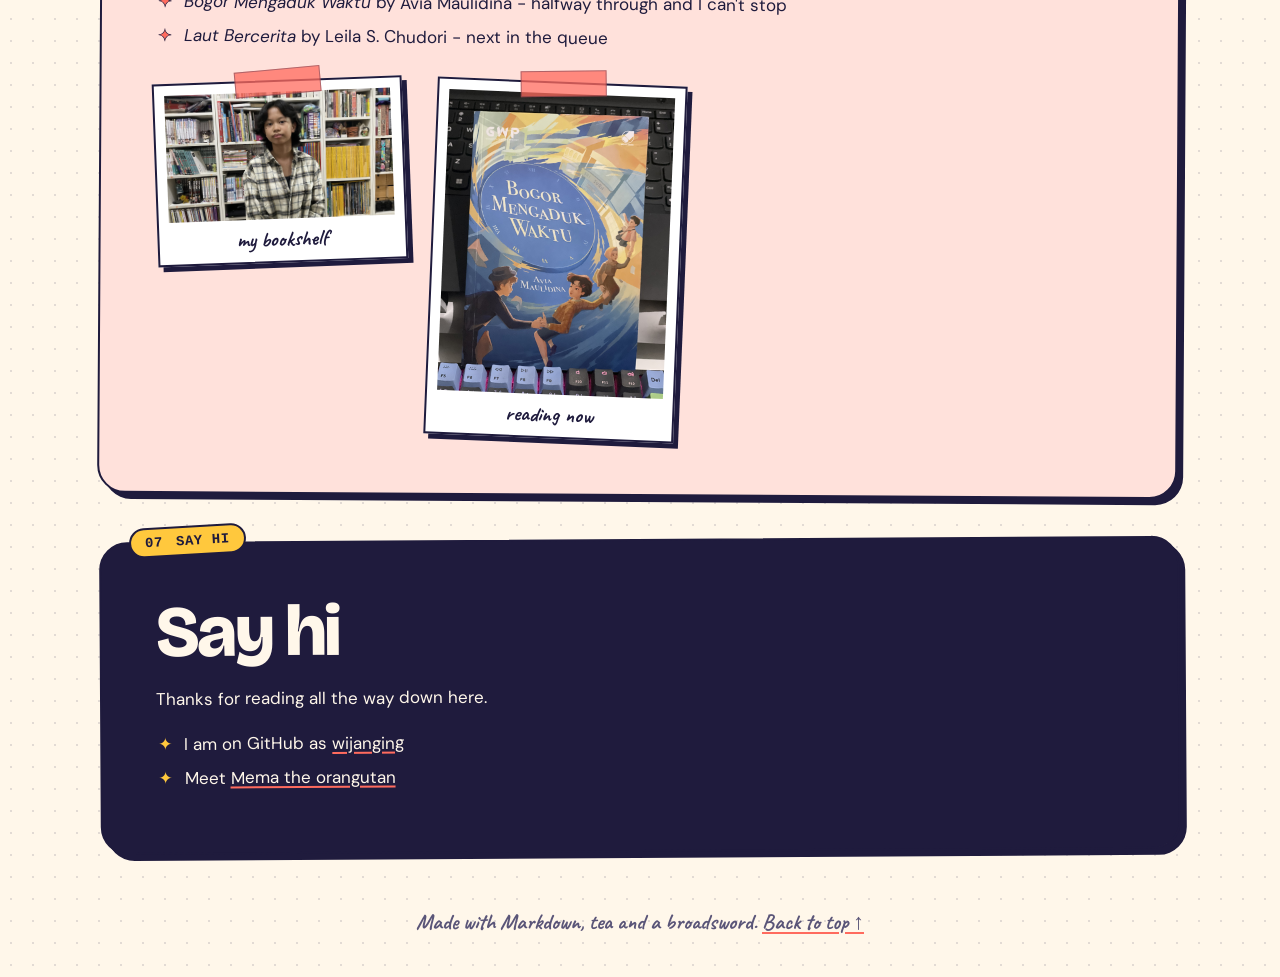
==== commit d7c1a7be: "Add Google Analytics tracking script" ====
--- a/index.html
+++ b/index.html
@@ -14,6 +14,14 @@
     if (!t) t = matchMedia('(prefers-color-scheme: dark)').matches ? 'dark' : 'light';
     document.documentElement.setAttribute('data-theme', t);
   })();
+</script>
+<!-- Google Analytics -->
+<script async src="https://www.googletagmanager.com/gtag/js?id=G-PK0SN9F3DW"></script>
+<script>
+  window.dataLayer = window.dataLayer || [];
+  function gtag(){dataLayer.push(arguments);}
+  gtag('js', new Date());
+  gtag('config', 'G-PK0SN9F3DW');
 </script>
 <link rel="preconnect" href="https://fonts.googleapis.com">
 <link rel="preconnect" href="https://fonts.gstatic.com" crossorigin>
